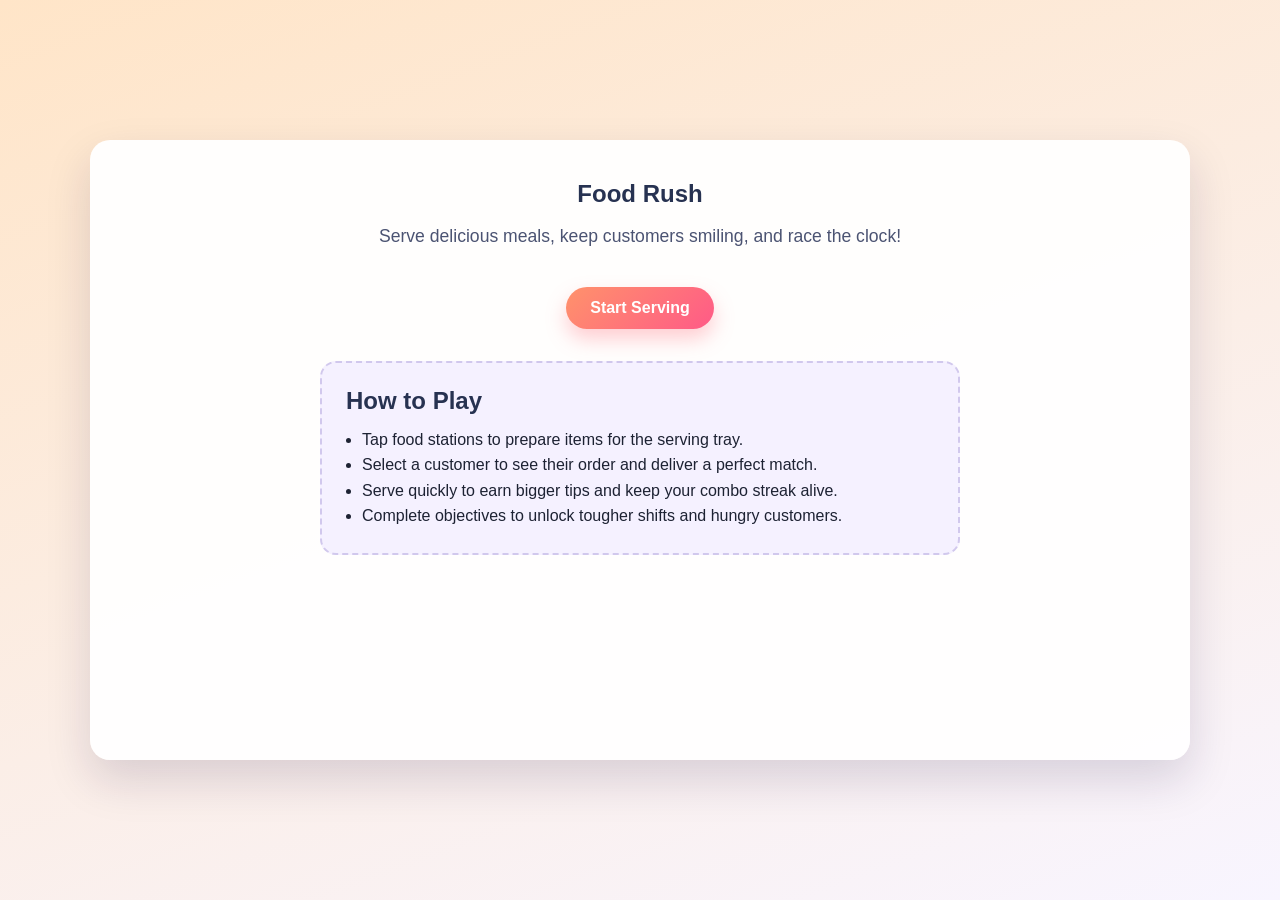
==== index.html @ e15ad7b7 "feat(game): implement core food serving game, levels, scoring, and UI Initial implementation of a co" ====
<!DOCTYPE html>
<html lang="en">
  <head>
    <meta charset="UTF-8" />
    <meta name="viewport" content="width=device-width, initial-scale=1.0" />
    <title>Food Rush - Time Management Kitchen Game</title>
    <link rel="stylesheet" href="styles.css" />
  </head>
  <body>
    <div id="game-wrapper">
      <section id="menu-screen" class="screen">
        <div class="screen-content">
          <h1>Food Rush</h1>
          <p class="tagline">Serve delicious meals, keep customers smiling, and race the clock!</p>
          <div class="menu-actions">
            <button id="play-btn" class="primary">Start Serving</button>
          </div>
          <div class="menu-details">
            <h2>How to Play</h2>
            <ul>
              <li>Tap food stations to prepare items for the serving tray.</li>
              <li>Select a customer to see their order and deliver a perfect match.</li>
              <li>Serve quickly to earn bigger tips and keep your combo streak alive.</li>
              <li>Complete objectives to unlock tougher shifts and hungry customers.</li>
            </ul>
          </div>
        </div>
      </section>

      <section id="level-screen" class="screen hidden">
        <div class="screen-content compact">
          <h2 id="level-title"></h2>
          <p id="level-description"></p>
          <div class="level-stats">
            <p><strong>Goal:</strong> Serve <span id="level-goal"></span> customers</p>
            <p><strong>Time Limit:</strong> <span id="level-time"></span> seconds</p>
          </div>
          <button id="begin-level" class="primary">Start Level</button>
        </div>
      </section>

      <section id="game-screen" class="screen hidden">
        <header class="hud">
          <div class="hud-group">
            <span class="label">Level</span>
            <span id="hud-level">1</span>
          </div>
          <div class="hud-group">
            <span class="label">Score</span>
            <span id="hud-score">0</span>
          </div>
          <div class="hud-group">
            <span class="label">High Score</span>
            <span id="hud-high-score">0</span>
          </div>
          <div class="hud-group">
            <span class="label">Combo</span>
            <span id="hud-combo">x1</span>
          </div>
          <div class="hud-group">
            <span class="label">Customers</span>
            <span id="hud-customers">0 / 0</span>
          </div>
          <div class="hud-group">
            <span class="label">Lives</span>
            <span id="hud-lives">3</span>
          </div>
          <div class="hud-group">
            <span class="label">Time</span>
            <span id="hud-timer">0s</span>
          </div>
          <div class="hud-actions">
            <button id="pause-btn" class="secondary">Pause</button>
            <button id="restart-btn" class="secondary">Restart</button>
          </div>
        </header>

        <main class="game-area">
          <aside class="panel kitchen" aria-label="Food Stations">
            <h3>Kitchen</h3>
            <div id="kitchen-items" class="kitchen-items"></div>
          </aside>

          <section class="panel customers" aria-label="Customers waiting area">
            <h3>Customers</h3>
            <div id="customers-container" class="customers-container"></div>
          </section>

          <aside class="panel tray" aria-label="Serving tray">
            <h3>Serving Tray</h3>
            <div id="tray-items" class="tray-items"></div>
            <div class="tray-actions">
              <button id="serve-btn" class="primary" disabled>Serve Selected Customer</button>
              <button id="clear-tray" class="secondary">Clear Tray</button>
            </div>
            <div id="tray-status" class="tray-status">Select food to prepare and add to tray.</div>
          </aside>
        </main>

        <div id="message-banner" class="message-banner hidden"></div>
      </section>

      <section id="level-complete" class="screen hidden">
        <div class="screen-content compact">
          <h2>Level Complete!</h2>
          <p id="level-complete-summary"></p>
          <div class="summary-stats">
            <p><strong>Score Earned:</strong> <span id="level-score"></span></p>
            <p><strong>Combo Peak:</strong> <span id="level-combo"></span></p>
            <p><strong>Perfect Service Bonus:</strong> <span id="level-perfect"></span></p>
          </div>
          <button id="next-level" class="primary">Continue</button>
        </div>
      </section>

      <section id="game-over" class="screen hidden">
        <div class="screen-content compact">
          <h2>Shift Over!</h2>
          <p id="game-over-summary"></p>
          <div class="summary-stats">
            <p><strong>Final Score:</strong> <span id="final-score"></span></p>
            <p><strong>Highest Combo:</strong> <span id="final-combo"></span></p>
            <p><strong>Customers Served:</strong> <span id="final-customers"></span></p>
          </div>
          <div class="menu-actions">
            <button id="play-again" class="primary">Play Again</button>
            <button id="return-menu" class="secondary">Quit to Menu</button>
          </div>
        </div>
      </section>
    </div>

    <script src="script.js"></script>
  </body>
</html>
---- styles.css ----
:root {
  font-family: "Segoe UI", Tahoma, Geneva, Verdana, sans-serif;
  color: #1d2233;
  background: linear-gradient(160deg, #ffe5c8 0%, #f8f5ff 100%);
}

* {
  box-sizing: border-box;
}

body {
  margin: 0;
  min-height: 100vh;
  display: flex;
  align-items: center;
  justify-content: center;
}

#game-wrapper {
  width: min(1100px, 94vw);
  margin: 2rem auto;
  background: rgba(255, 255, 255, 0.95);
  border-radius: 20px;
  box-shadow: 0 20px 45px rgba(31, 22, 72, 0.15);
  overflow: hidden;
}

.screen {
  width: 100%;
  min-height: 620px;
  padding: 2.5rem clamp(1.5rem, 3vw, 3rem);
}

.screen.hidden {
  display: none;
}

.screen-content {
  max-width: 640px;
  margin: 0 auto;
  text-align: center;
}

.screen-content.compact {
  max-width: 520px;
}

h1,
 h2,
 h3 {
  margin: 0 0 0.75rem;
  color: #273251;
}

.tagline {
  font-size: 1.1rem;
  margin-bottom: 2.5rem;
  color: #4b5372;
}

.menu-details {
  margin-top: 2rem;
  text-align: left;
  background: #f5f1ff;
  padding: 1.5rem;
  border-radius: 16px;
  border: 2px dashed rgba(103, 79, 182, 0.25);
}

.menu-details ul {
  margin: 0;
  padding-left: 1rem;
  line-height: 1.6;
}

button {
  font: inherit;
  border: none;
  cursor: pointer;
  padding: 0.75rem 1.5rem;
  border-radius: 999px;
  transition: transform 0.18s ease, box-shadow 0.18s ease, background 0.18s ease;
}

button.primary {
  background: linear-gradient(135deg, #ff926b, #ff5a87);
  color: #fff;
  font-weight: 600;
  box-shadow: 0 10px 20px rgba(255, 115, 130, 0.35);
}

button.primary:disabled {
  background: #c9cddc;
  box-shadow: none;
  cursor: not-allowed;
}

button.secondary {
  background: #eef1ff;
  color: #3c4a75;
  font-weight: 600;
}

button:hover:not(:disabled) {
  transform: translateY(-1px);
  box-shadow: 0 12px 24px rgba(62, 60, 133, 0.18);
}

button:active:not(:disabled) {
  transform: translateY(1px);
}

.hud {
  display: grid;
  grid-template-columns: repeat(7, auto) 1fr;
  gap: 1rem;
  align-items: center;
  background: #f4f5ff;
  padding: 1.2rem clamp(1rem, 2vw, 2rem);
  border-radius: 18px;
  margin-bottom: 1.8rem;
}

.hud-group {
  display: flex;
  flex-direction: column;
  align-items: center;
  font-weight: 600;
  color: #3a4163;
}

.hud-group .label {
  font-size: 0.75rem;
  text-transform: uppercase;
  letter-spacing: 0.05em;
  opacity: 0.65;
}

.hud-actions {
  display: flex;
  gap: 0.75rem;
  justify-self: end;
}

.game-area {
  display: grid;
  grid-template-columns: 0.9fr 1.2fr 0.9fr;
  gap: 1.5rem;
}

.panel {
  background: #ffffff;
  border-radius: 16px;
  padding: 1.25rem;
  box-shadow: inset 0 0 0 1px rgba(148, 144, 206, 0.18);
  display: flex;
  flex-direction: column;
  gap: 1rem;
}

.panel h3 {
  font-size: 1.1rem;
}

.kitchen-items {
  display: grid;
  grid-template-columns: repeat(auto-fill, minmax(120px, 1fr));
  gap: 0.75rem;
}

.food-button {
  display: flex;
  flex-direction: column;
  align-items: center;
  gap: 0.35rem;
  padding: 0.85rem;
  background: #fdf1f9;
  border-radius: 14px;
  border: 2px solid transparent;
  transition: background 0.2s ease, border 0.2s ease, transform 0.2s ease;
  position: relative;
}

.food-button:hover {
  background: #ffe9f2;
  transform: translateY(-2px);
}

.food-button.prepping {
  border-color: #ff7ba3;
  background: #ffe0ec;
}

.food-emoji {
  font-size: 1.7rem;
}

.food-label {
  font-weight: 600;
  color: #373f63;
}

.food-meta {
  font-size: 0.75rem;
  color: #6c759d;
}

.food-progress {
  position: absolute;
  bottom: 0.4rem;
  left: 50%;
  transform: translateX(-50%);
  width: 76%;
  height: 6px;
  background: rgba(255, 90, 135, 0.15);
  border-radius: 999px;
  overflow: hidden;
  display: none;
}

.food-button.prepping .food-progress {
  display: block;
}

.food-progress span {
  display: block;
  height: 100%;
  width: 0;
  background: linear-gradient(135deg, #ff7ba3, #ff926b);
  transition: width 0.12s ease;
}

.customers-container {
  display: flex;
  flex-direction: column;
  gap: 1rem;
  flex: 1;
  overflow-y: auto;
  padding-right: 0.25rem;
}

.customer-card {
  background: #f8f7ff;
  border-radius: 14px;
  padding: 1rem;
  border: 2px solid transparent;
  transition: border 0.2s ease, transform 0.2s ease;
  display: grid;
  grid-template-columns: 1fr auto;
  gap: 0.75rem;
  align-items: center;
}

.customer-card.selected {
  border-color: #7f79ff;
  transform: translateY(-2px);
}

.customer-info {
  display: flex;
  flex-direction: column;
  gap: 0.4rem;
}

.customer-name {
  font-weight: 600;
  font-size: 1rem;
}

.customer-order {
  display: flex;
  flex-wrap: wrap;
  gap: 0.35rem;
  font-size: 0.85rem;
  color: #5b638a;
}

.order-tag {
  background: rgba(127, 121, 255, 0.15);
  color: #4b4aa0;
  padding: 0.25rem 0.55rem;
  border-radius: 999px;
  font-weight: 600;
}

.patience-wrapper {
  margin-top: 0.35rem;
  display: flex;
  align-items: center;
  gap: 0.5rem;
}

.patience-bar {
  position: relative;
  flex: 1;
  height: 10px;
  background: rgba(55, 196, 162, 0.18);
  border-radius: 999px;
  overflow: hidden;
}

.patience-bar span {
  display: block;
  height: 100%;
  width: 100%;
  background: linear-gradient(135deg, #37c4a2, #77e093);
  transition: width 0.15s ease;
}

.happiness-emoji {
  font-size: 1.3rem;
  min-width: 1.4rem;
  text-align: center;
}

.tray-items {
  display: flex;
  flex-wrap: wrap;
  gap: 0.5rem;
  min-height: 60px;
}

.tray-item {
  background: rgba(255, 133, 97, 0.18);
  padding: 0.4rem 0.75rem;
  border-radius: 12px;
  font-weight: 600;
  color: #ff5a71;
  display: flex;
  align-items: center;
  gap: 0.35rem;
}

.tray-emoji {
  font-size: 1.2rem;
}

.tray-actions {
  display: flex;
  gap: 0.65rem;
}

.tray-status {
  font-size: 0.85rem;
  color: #5a6286;
}

.message-banner {
  margin-top: 1.5rem;
  padding: 1rem 1.25rem;
  border-radius: 12px;
  font-weight: 600;
  text-align: center;
  background: rgba(127, 121, 255, 0.12);
  color: #3c3a8d;
  box-shadow: inset 0 0 0 1px rgba(127, 121, 255, 0.2);
}

.message-banner.hidden {
  display: none;
}

.message-banner.success {
  background: rgba(55, 196, 162, 0.18);
  color: #1b6e5c;
  box-shadow: inset 0 0 0 1px rgba(55, 196, 162, 0.32);
}

.message-banner.warning {
  background: rgba(255, 143, 118, 0.18);
  color: #a54026;
  box-shadow: inset 0 0 0 1px rgba(255, 143, 118, 0.32);
}

.message-banner.info {
  background: rgba(127, 121, 255, 0.12);
  color: #3c3a8d;
  box-shadow: inset 0 0 0 1px rgba(127, 121, 255, 0.2);
}

.level-stats,
.summary-stats {
  display: grid;
  gap: 0.65rem;
  background: rgba(127, 121, 255, 0.08);
  border-radius: 16px;
  padding: 1.25rem;
  text-align: left;
  margin: 1.5rem 0;
}

.menu-actions {
  display: flex;
  justify-content: center;
  gap: 1rem;
  flex-wrap: wrap;
  margin-top: 1.5rem;
}

@media (max-width: 1024px) {
  .hud {
    grid-template-columns: repeat(4, auto);
    grid-template-rows: repeat(2, auto);
  }

  .hud-actions {
    grid-column: 1 / -1;
    justify-self: center;
  }

  .game-area {
    grid-template-columns: repeat(2, 1fr);
  }
}

@media (max-width: 820px) {
  #game-wrapper {
    margin: 1rem auto;
  }

  .screen {
    min-height: unset;
    padding: 2rem 1.25rem 3rem;
  }

  .hud {
    grid-template-columns: repeat(2, auto);
    grid-template-rows: repeat(4, auto);
    justify-items: center;
  }

  .game-area {
    grid-template-columns: 1fr;
  }

  .panel {
    min-height: unset;
  }
}

@media (max-width: 520px) {
  button {
    width: 100%;
  }

  .food-button {
    padding: 0.75rem;
  }

  .customer-card {
    grid-template-columns: 1fr;
  }

  .hud {
    gap: 0.6rem;
  }
}
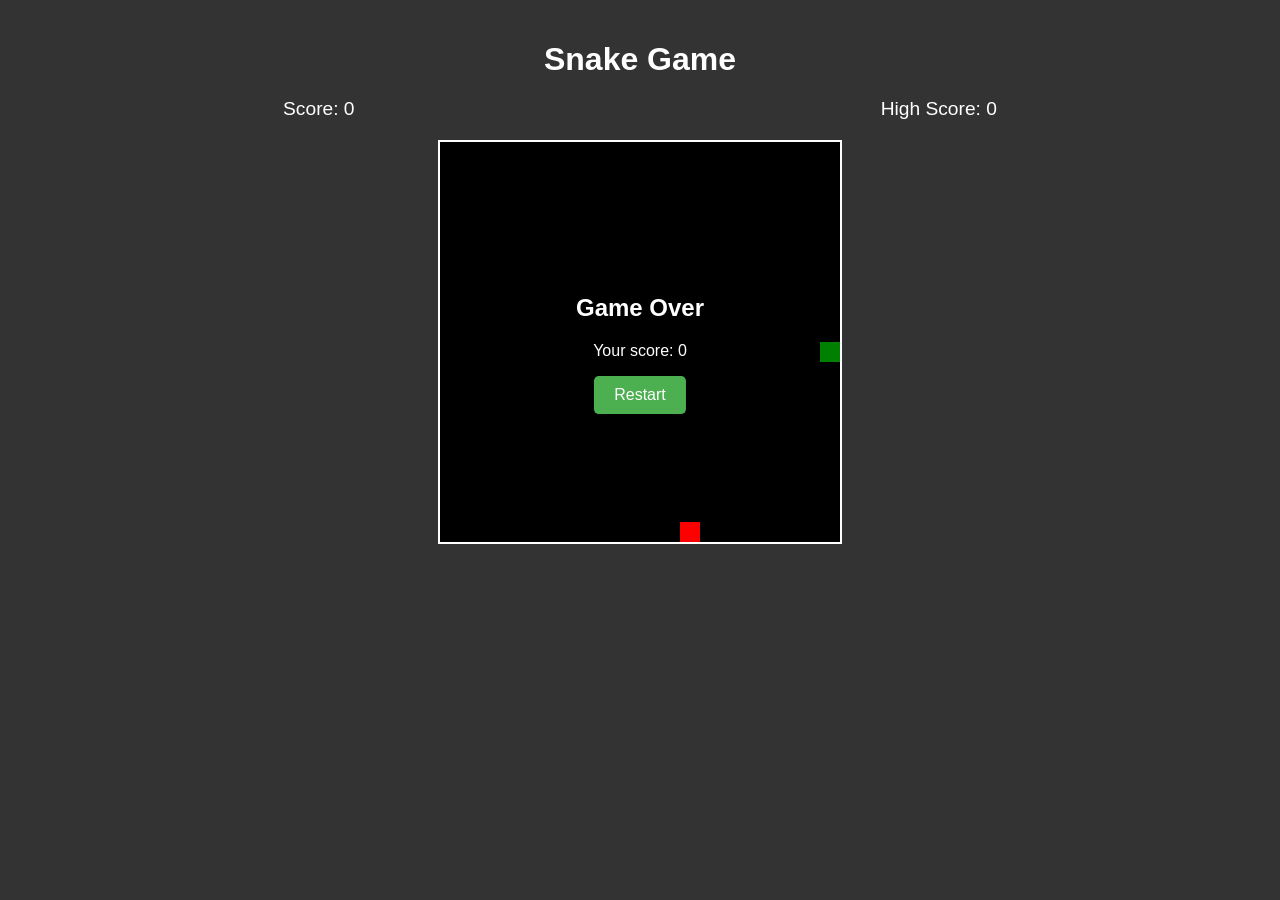
==== commit 1607e95c: "feat(game): implement fully functional Snake game with scoring system and modern UI Adds a web-based" ====
--- a/index.html
+++ b/index.html
@@ -1,135 +1,25 @@
 <!DOCTYPE html>
 <html lang="en">
-  <head>
-    <meta charset="UTF-8" />
-    <meta name="viewport" content="width=device-width, initial-scale=1.0" />
-    <title>Food Rush - Time Management Kitchen Game</title>
-    <link rel="stylesheet" href="styles.css" />
-  </head>
-  <body>
-    <div id="game-wrapper">
-      <section id="menu-screen" class="screen">
-        <div class="screen-content">
-          <h1>Food Rush</h1>
-          <p class="tagline">Serve delicious meals, keep customers smiling, and race the clock!</p>
-          <div class="menu-actions">
-            <button id="play-btn" class="primary">Start Serving</button>
-          </div>
-          <div class="menu-details">
-            <h2>How to Play</h2>
-            <ul>
-              <li>Tap food stations to prepare items for the serving tray.</li>
-              <li>Select a customer to see their order and deliver a perfect match.</li>
-              <li>Serve quickly to earn bigger tips and keep your combo streak alive.</li>
-              <li>Complete objectives to unlock tougher shifts and hungry customers.</li>
-            </ul>
-          </div>
+<head>
+    <meta charset="UTF-8">
+    <meta name="viewport" content="width=device-width, initial-scale=1.0">
+    <title>Snake Game</title>
+    <link rel="stylesheet" href="style.css">
+</head>
+<body>
+    <h1>Snake Game</h1>
+    <div class="scores">
+        <div>Score: <span id="score">0</span></div>
+        <div>High Score: <span id="high-score">0</span></div>
+    </div>
+    <div class="game-container">
+        <canvas id="game-board" width="400" height="400"></canvas>
+        <div id="game-over-screen" class="hidden">
+            <h2>Game Over</h2>
+            <p>Your score: <span id="final-score">0</span></p>
+            <button id="restart-button">Restart</button>
         </div>
-      </section>
-
-      <section id="level-screen" class="screen hidden">
-        <div class="screen-content compact">
-          <h2 id="level-title"></h2>
-          <p id="level-description"></p>
-          <div class="level-stats">
-            <p><strong>Goal:</strong> Serve <span id="level-goal"></span> customers</p>
-            <p><strong>Time Limit:</strong> <span id="level-time"></span> seconds</p>
-          </div>
-          <button id="begin-level" class="primary">Start Level</button>
-        </div>
-      </section>
-
-      <section id="game-screen" class="screen hidden">
-        <header class="hud">
-          <div class="hud-group">
-            <span class="label">Level</span>
-            <span id="hud-level">1</span>
-          </div>
-          <div class="hud-group">
-            <span class="label">Score</span>
-            <span id="hud-score">0</span>
-          </div>
-          <div class="hud-group">
-            <span class="label">High Score</span>
-            <span id="hud-high-score">0</span>
-          </div>
-          <div class="hud-group">
-            <span class="label">Combo</span>
-            <span id="hud-combo">x1</span>
-          </div>
-          <div class="hud-group">
-            <span class="label">Customers</span>
-            <span id="hud-customers">0 / 0</span>
-          </div>
-          <div class="hud-group">
-            <span class="label">Lives</span>
-            <span id="hud-lives">3</span>
-          </div>
-          <div class="hud-group">
-            <span class="label">Time</span>
-            <span id="hud-timer">0s</span>
-          </div>
-          <div class="hud-actions">
-            <button id="pause-btn" class="secondary">Pause</button>
-            <button id="restart-btn" class="secondary">Restart</button>
-          </div>
-        </header>
-
-        <main class="game-area">
-          <aside class="panel kitchen" aria-label="Food Stations">
-            <h3>Kitchen</h3>
-            <div id="kitchen-items" class="kitchen-items"></div>
-          </aside>
-
-          <section class="panel customers" aria-label="Customers waiting area">
-            <h3>Customers</h3>
-            <div id="customers-container" class="customers-container"></div>
-          </section>
-
-          <aside class="panel tray" aria-label="Serving tray">
-            <h3>Serving Tray</h3>
-            <div id="tray-items" class="tray-items"></div>
-            <div class="tray-actions">
-              <button id="serve-btn" class="primary" disabled>Serve Selected Customer</button>
-              <button id="clear-tray" class="secondary">Clear Tray</button>
-            </div>
-            <div id="tray-status" class="tray-status">Select food to prepare and add to tray.</div>
-          </aside>
-        </main>
-
-        <div id="message-banner" class="message-banner hidden"></div>
-      </section>
-
-      <section id="level-complete" class="screen hidden">
-        <div class="screen-content compact">
-          <h2>Level Complete!</h2>
-          <p id="level-complete-summary"></p>
-          <div class="summary-stats">
-            <p><strong>Score Earned:</strong> <span id="level-score"></span></p>
-            <p><strong>Combo Peak:</strong> <span id="level-combo"></span></p>
-            <p><strong>Perfect Service Bonus:</strong> <span id="level-perfect"></span></p>
-          </div>
-          <button id="next-level" class="primary">Continue</button>
-        </div>
-      </section>
-
-      <section id="game-over" class="screen hidden">
-        <div class="screen-content compact">
-          <h2>Shift Over!</h2>
-          <p id="game-over-summary"></p>
-          <div class="summary-stats">
-            <p><strong>Final Score:</strong> <span id="final-score"></span></p>
-            <p><strong>Highest Combo:</strong> <span id="final-combo"></span></p>
-            <p><strong>Customers Served:</strong> <span id="final-customers"></span></p>
-          </div>
-          <div class="menu-actions">
-            <button id="play-again" class="primary">Play Again</button>
-            <button id="return-menu" class="secondary">Quit to Menu</button>
-          </div>
-        </div>
-      </section>
     </div>
-
     <script src="script.js"></script>
-  </body>
-</html>
+</body>
+</html>
--- a/style.css
+++ b/style.css
@@ -0,0 +1,58 @@
+body {
+    background-color: #333;
+    color: #fff;
+    font-family: Arial, sans-serif;
+    text-align: center;
+    margin: 0;
+    padding: 20px;
+}
+
+h1 {
+    margin-bottom: 20px;
+}
+
+.scores {
+    display: flex;
+    justify-content: space-around;
+    margin-bottom: 20px;
+    font-size: 1.2em;
+}
+
+.game-container {
+    position: relative;
+    display: inline-block;
+}
+
+#game-board {
+    background-color: #000;
+    border: 2px solid #fff;
+}
+
+#game-over-screen {
+    position: absolute;
+    top: 50%;
+    left: 50%;
+    transform: translate(-50%, -50%);
+    background-color: rgba(0, 0, 0, 0.8);
+    padding: 20px;
+    border-radius: 10px;
+    text-align: center;
+}
+
+#game-over-screen.hidden {
+    display: none;
+}
+
+#restart-button {
+    background-color: #4CAF50;
+    color: white;
+    padding: 10px 20px;
+    border: none;
+    border-radius: 5px;
+    cursor: pointer;
+    font-size: 1em;
+}
+
+#restart-button:hover {
+    background-color: #45a049;
+}
